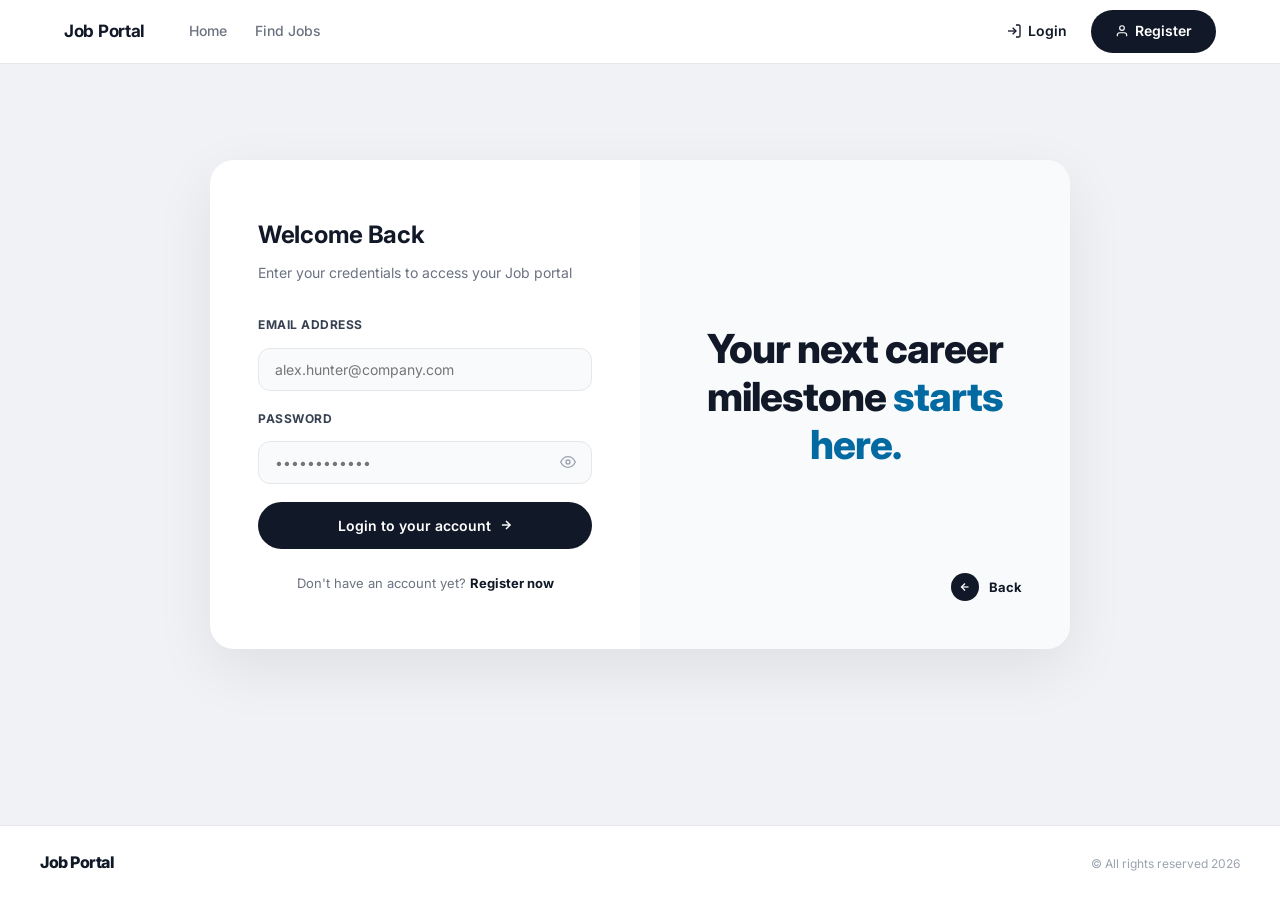
==== job-portal-frontend/admin/company-approvals.html @ b461e900 "feat(ui): Admin interface redesign and user directory" ====
<!DOCTYPE html>
<html lang="en">
<head>
    <meta charset="UTF-8">
    <meta name="viewport" content="width=device-width, initial-scale=1.0">
    <title>Job Portal — Company Approvals</title>
    <link rel="preconnect" href="https://fonts.googleapis.com">
    <link rel="preconnect" href="https://fonts.gstatic.com" crossorigin>
    <link href="https://fonts.googleapis.com/css2?family=Inter:wght@400;500;600;700&display=swap" rel="stylesheet">
    <link rel="stylesheet" href="../css/style.css">
    <link rel="stylesheet" href="../css/dashboard.css">
    <link rel="stylesheet" href="../css/admin.css">
</head>
<body class="admin-page-body">

    <!-- Navbar -->
    <nav class="navbar" id="navbar"></nav>

    <div class="admin-style-f7982d">
        <div class="admin-style-da363f">

            <!-- Page Header -->
            <div class="admin-style-096de2">
                <h1 class="admin-style-bc9ea5">Company Approvals</h1>
            </div>

            <!-- Approvals Table -->
            <div class="admin-style-decd1b">
                <div class="admin-style-87f73a">
                    <h2 class="admin-style-012496">Awaiting Verification</h2>
                    <div class="admin-style-d85c4e">
                        <svg class="admin-style-1c9fdb" width="16" height="16" viewBox="0 0 24 24" fill="none" stroke="currentColor" stroke-width="2"><circle cx="11" cy="11" r="8"></circle><line x1="21" y1="21" x2="16.65" y2="16.65"></line></svg>
                        <input id="company-search-input" type="text" placeholder="Search companies..." class="admin-style-ae0604">
                    </div>
                </div>

                <table class="admin-style-fe41d0">
                    <thead>
                        <tr class="admin-style-093d93">
                            <th class="admin-style-812502">Company Name</th>
                            <th class="admin-style-812502">Industry</th>
                            <th class="admin-style-812502">Submission Date</th>
                            <th class="admin-style-812502">Status</th>
                            <th class="admin-style-812502">Actions</th>
                        </tr>
                    </thead>
                    <tbody id="companies-tbody">
                        <tr><td colspan="5" class="admin-style-d7eb25">Loading pending company registrations…</td></tr>
                    </tbody>
                </table>
                
                <div class="admin-style-40cf99">
                    <a href="#" class="admin-style-f9cf17">
                        View all pending requests
                        <svg width="14" height="14" viewBox="0 0 24 24" fill="none" stroke="currentColor" stroke-width="2"><line x1="7" y1="17" x2="17" y2="7"></line><polyline points="7 7 17 7 17 17"></polyline></svg>
                    </a>
                </div>
            </div>
        </div>
    </div>

    <!-- Footer -->
    <footer class="footer" id="footer"></footer>

    <script src="../js/config.js"></script>
    <script src="../js/shared.js"></script>
    <script src="../js/api.js"></script>
    <script>
        document.addEventListener('DOMContentLoaded', async () => {
            const user = getLoggedInUser();
            if (!user || user.role !== 'admin') {
                window.location.href = resolveSitePath('auth/login.html');
                return;
            }
            renderNavbar('approvals');
            renderFooter();

            const searchInput = document.getElementById('company-search-input');
            function debounce(fn, delay) {
                let timer = null;
                return function(...args) { clearTimeout(timer); timer = setTimeout(() => fn.apply(this, args), delay); };
            }
            if (searchInput) searchInput.addEventListener('input', debounce(() => loadPendingCompanies(), 300));

            await loadPendingCompanies();
        });

        async function loadPendingCompanies() {
            const tbody = document.getElementById('companies-tbody');
            if (!tbody) return;

            tbody.innerHTML = `<tr><td colspan="5" class="admin-style-d7eb25">Loading...</td></tr>`;

            const searchTerm = (document.getElementById('company-search-input')?.value || '').trim();
            const { ok, data } = await apiGetPendingCompanies(searchTerm);

            if (!ok) {
                tbody.innerHTML = `<tr><td colspan="5" class="admin-style-ff776f">Failed to load.</td></tr>`;
                return;
            }

            const companies = data.companies || (Array.isArray(data) ? data : []);

            if (companies.length === 0) {
                tbody.innerHTML = `<tr><td colspan="5" class="admin-style-d7eb25">No pending requests.</td></tr>`;
                return;
            }

            tbody.innerHTML = companies.map(c => `
                <tr class="admin-style-093d93">
                    <td class="admin-style-32e12a">${escHtml(c.company_name)}</td>
                    <td class="admin-style-ea4b92">${escHtml(c.industry || 'Software')}</td>
                    <td class="admin-style-ea4b92">${(c.created_at || '').split('T')[0] || '—'}</td>
                    <td class="admin-style-79d501">
                        <span class="admin-style-5217df">
                            <span class="admin-style-9c18fb"></span>
                            Pending
                        </span>
                    </td>
                    <td class="admin-style-79d501">
                        <div class="admin-style-13262f">
                            <button onclick="handleApprove(${c.id})" class="admin-style-b207cb">Approve</button>
                            <button onclick="handleReject(${c.id})" class="admin-style-4ca86d">Reject</button>
                        </div>
                    </td>
                </tr>
            `).join('');
        }

        async function handleApprove(companyId) {
            const { ok, data } = await apiApproveCompany(companyId);
            if (ok) { showToast('Company approved!', 'success'); await loadPendingCompanies(); }
            else showToast(data.error || 'Failed to approve company.', 'error');
        }

        async function handleReject(companyId) {
            if (!confirm('Reject this company?')) return;
            const { ok, data } = await apiRejectCompany(companyId);
            if (ok) { showToast('Company rejected.', 'success'); await loadPendingCompanies(); }
            else showToast(data.error || 'Failed to reject company.', 'error');
        }

        function escHtml(str) {
            const d = document.createElement('div');
            d.textContent = str || '';
            return d.innerHTML;
        }
    </script>
</body>
</html>
---- job-portal-frontend/css/style.css ----
@import url('https://fonts.googleapis.com/css2?family=Inter:wght@400;500;600;700&display=swap');

/* DESIGN TOKENS */
:root {
    --color-primary: #111827;
    --color-primary-dk: #1f2937;
    --color-secondary: #374151;
    --color-accent: #3B82F6;
    --color-bg: #F0F2F5;
    --color-white: #FFFFFF;
    --color-text: #111827;
    --color-muted: #6B7280;
    --color-border: #E5E7EB;
    --color-success: #16A34A;
    --color-danger: #DC2626;
    --color-warning: #D97706;

    --font-base: 'Inter', system-ui, sans-serif;

    --radius-sm: 8px;
    --radius-md: 12px;
    --radius-lg: 20px;

    --shadow-sm: 0 1px 4px rgba(0, 0, 0, 0.06);
    --shadow-md: 0 4px 16px rgba(0, 0, 0, 0.06);
    --shadow-lg: 0 12px 32px rgba(0, 0, 0, 0.08);

    --nav-height: 64px;
    --sidebar-w: 240px;
    --content-max: 1200px;
    --transition: 0.18s ease;
}

/* RESET & BASE */
*,
*::before,
*::after {
    box-sizing: border-box;
    margin: 0;
    padding: 0;
}

html {
    scroll-behavior: smooth;
}

body {
    font-family: var(--font-base);
    font-size: 15px;
    line-height: 1.6;
    color: var(--color-text);
    background: var(--color-bg);
    -webkit-font-smoothing: antialiased;
}

a {
    color: inherit;
    text-decoration: none;
}

img {
    display: block;
    max-width: 100%;
}

ul,
ol {
    list-style: none;
}

button {
    font-family: var(--font-base);
    cursor: pointer;
    border: none;
    background: none;
}

input,
select,
textarea {
    font-family: var(--font-base);
    font-size: 14px;
}

/* NAVBAR */
.navbar {
    position: sticky;
    top: 0;
    z-index: 100;
    height: var(--nav-height);
    background: var(--color-white);
    border-bottom: 1px solid var(--color-border);
    display: flex;
    align-items: center;
}

.navbar-inner {
    width: 100%;
    max-width: var(--content-max);
    margin: 0 auto;
    padding: 0 24px;
    display: flex;
    align-items: center;
    gap: 32px;
}

.navbar-brand {
    display: flex;
    align-items: center;
    gap: 8px;
    font-size: 17px;
    font-weight: 700;
    color: var(--color-primary);
    letter-spacing: -0.3px;
    flex-shrink: 0;
}

.navbar-brand svg {
    color: var(--color-accent);
}

.navbar-links {
    display: flex;
    align-items: center;
    gap: 4px;
    flex: 1;
}

.navbar-links a {
    padding: 6px 12px;
    font-size: 14px;
    font-weight: 500;
    color: var(--color-muted);
    border-radius: var(--radius-sm);
    transition: color var(--transition), background var(--transition);
}

.navbar-links a:hover,
.navbar-links a.active {
    color: var(--color-primary);
    background: #f0f4f8;
}

.navbar-actions {
    display: flex;
    align-items: center;
    gap: 10px;
    flex-shrink: 0;
}

.navbar-user {
    display: flex;
    align-items: center;
    gap: 8px;
    font-size: 14px;
    font-weight: 500;
    color: var(--color-text);
}

.navbar-user-avatar {
    width: 32px;
    height: 32px;
    border-radius: 50%;
    background: var(--color-primary);
    color: var(--color-white);
    display: flex;
    align-items: center;
    justify-content: center;
    font-size: 13px;
    font-weight: 600;
}

.navbar-hamburger {
    display: none;
    flex-direction: column;
    gap: 5px;
    padding: 6px;
    cursor: pointer;
    background: none;
    border: none;
}

.navbar-hamburger span {
    display: block;
    width: 22px;
    height: 2px;
    background: var(--color-text);
    border-radius: 2px;
    transition: var(--transition);
}

.navbar-mobile {
    display: none;
    position: absolute;
    top: var(--nav-height);
    left: 0;
    right: 0;
    background: var(--color-white);
    border-bottom: 1px solid var(--color-border);
    padding: 12px 24px 16px;
    flex-direction: column;
    gap: 4px;
    box-shadow: var(--shadow-md);
}

.navbar-mobile.open {
    display: flex;
}

.navbar-mobile a {
    padding: 10px 12px;
    font-size: 14px;
    font-weight: 500;
    color: var(--color-text);
    border-radius: var(--radius-sm);
    transition: background var(--transition);
}

.navbar-mobile a:hover {
    background: var(--color-bg);
}

.navbar-mobile .mobile-actions {
    margin-top: 8px;
    padding-top: 12px;
    border-top: 1px solid var(--color-border);
    display: flex;
    gap: 10px;
}

/* FOOTER */
.footer {
    background: var(--color-primary);
    color: rgba(255, 255, 255, 0.75);
    padding: 48px 0 0;
    margin-top: 80px;
}

.footer-inner {
    max-width: var(--content-max);
    margin: 0 auto;
    padding: 0 24px;
    display: grid;
    grid-template-columns: 1.6fr 1fr 1fr 1fr;
    gap: 40px;
}

.footer-brand-name {
    font-size: 17px;
    font-weight: 700;
    color: var(--color-white);
    letter-spacing: -0.3px;
    margin-bottom: 10px;
    display: flex;
    align-items: center;
    gap: 8px;
}

.footer-tagline {
    font-size: 13.5px;
    line-height: 1.6;
    max-width: 260px;
}

.footer-col h4 {
    font-size: 13px;
    font-weight: 600;
    color: var(--color-white);
    text-transform: uppercase;
    letter-spacing: 0.6px;
    margin-bottom: 14px;
}

.footer-col ul {
    display: flex;
    flex-direction: column;
    gap: 9px;
}

.footer-col ul li a {
    font-size: 13.5px;
    color: rgba(255, 255, 255, 0.65);
    transition: color var(--transition);
}

.footer-col ul li a:hover {
    color: var(--color-white);
}

.footer-bottom {
    margin-top: 40px;
    border-top: 1px solid rgba(255, 255, 255, 0.12);
    padding: 16px 24px;
    max-width: var(--content-max);
    margin-left: auto;
    margin-right: auto;
    display: flex;
    align-items: center;
    justify-content: space-between;
    font-size: 12.5px;
    color: rgba(255, 255, 255, 0.45);
}

/* BUTTONS */
.btn {
    display: inline-flex;
    align-items: center;
    justify-content: center;
    gap: 7px;
    padding: 8px 18px;
    font-size: 14px;
    font-weight: 500;
    border-radius: var(--radius-md);
    transition: background var(--transition), border-color var(--transition), color var(--transition), opacity var(--transition);
    white-space: nowrap;
    cursor: pointer;
    border: 1px solid transparent;
    line-height: 1.4;
}

.btn-primary {
    background: var(--color-primary);
    color: var(--color-white);
    border-color: var(--color-primary);
}

.btn-primary:hover {
    background: var(--color-primary-dk);
    border-color: var(--color-primary-dk);
}

.btn-secondary {
    background: var(--color-secondary);
    color: var(--color-white);
    border-color: var(--color-secondary);
}

.btn-secondary:hover {
    background: #356080;
    border-color: #356080;
}

.btn-outline {
    background: transparent;
    color: var(--color-primary);
    border-color: var(--color-primary);
}

.btn-outline:hover {
    background: var(--color-primary);
    color: var(--color-white);
}

.btn-outline-white {
    background: transparent;
    color: var(--color-white);
    border-color: rgba(255, 255, 255, 0.5);
}

.btn-outline-white:hover {
    background: rgba(255, 255, 255, 0.12);
    border-color: var(--color-white);
}

.btn-danger {
    background: var(--color-danger);
    color: var(--color-white);
    border-color: var(--color-danger);
}

.btn-danger:hover {
    background: #a82929;
    border-color: #a82929;
}

.btn-success {
    background: var(--color-success);
    color: var(--color-white);
    border-color: var(--color-success);
}

.btn-success:hover {
    background: #276749;
    border-color: #276749;
}

.btn-ghost {
    background: transparent;
    color: var(--color-muted);
    border-color: transparent;
}

.btn-ghost:hover {
    background: var(--color-bg);
    color: var(--color-text);
}

.btn-sm {
    padding: 5px 12px;
    font-size: 13px;
}

.btn-lg {
    padding: 11px 24px;
    font-size: 15px;
}

.btn-full {
    width: 100%;
}

.btn:disabled,
.btn.disabled {
    opacity: 0.5;
    cursor: not-allowed;
    pointer-events: none;
}

.btn-loading {
    position: relative;
    pointer-events: none;
    opacity: 0.75;
}

/* FORM ELEMENTS */
.form-group {
    display: flex;
    flex-direction: column;
    gap: 5px;
}

.form-label {
    font-size: 13.5px;
    font-weight: 500;
    color: var(--color-text);
}

.form-label .required {
    color: var(--color-danger);
    margin-left: 2px;
}

.form-control {
    width: 100%;
    padding: 9px 12px;
    font-size: 14px;
    color: var(--color-text);
    background: var(--color-white);
    border: 1px solid var(--color-border);
    border-radius: var(--radius-md);
    outline: none;
    transition: border-color var(--transition), box-shadow var(--transition);
    appearance: none;
}

.form-control:focus {
    border-color: var(--color-secondary);
    box-shadow: 0 0 0 3px rgba(63, 110, 138, 0.12);
}

.form-control::placeholder {
    color: var(--color-muted);
}

.form-control.error {
    border-color: var(--color-danger);
}

.form-hint {
    font-size: 12.5px;
    color: var(--color-muted);
}

.form-error {
    font-size: 12.5px;
    color: var(--color-danger);
}

/* ALERTS & MESSAGES */
.alert {
    padding: 11px 14px;
    border-radius: var(--radius-md);
    font-size: 13.5px;
    border-left: 3px solid transparent;
    display: flex;
    align-items: flex-start;
    gap: 8px;
}

.alert-success {
    background: #f0fdf4;
    border-color: var(--color-success);
    color: #1a5c38;
}

.alert-error {
    background: #fff5f5;
    border-color: var(--color-danger);
    color: #8b1c1c;
}

.alert-warning {
    background: #fffbeb;
    border-color: var(--color-warning);
    color: #7d5a0a;
}

.alert-info {
    background: #f0f5ff;
    border-color: var(--color-secondary);
    color: #1e3d5a;
}

.form-message {
    padding: 11px 14px;
    border-radius: var(--radius-md);
    font-size: 13.5px;
    display: none;
    border-left: 3px solid transparent;
    margin-bottom: 12px;
}

.form-message.success {
    background: #f0fdf4;
    border-color: var(--color-success);
    color: #1a5c38;
    display: block;
}

.form-message.error {
    background: #fff5f5;
    border-color: var(--color-danger);
    color: #8b1c1c;
    display: block;
}

.form-message.info {
    background: #f0f5ff;
    border-color: var(--color-secondary);
    color: #1e3d5a;
    display: block;
}

/* BADGES & STATUS LABELS */
.badge {
    display: inline-flex;
    align-items: center;
    padding: 2px 9px;
    font-size: 11.5px;
    font-weight: 600;
    border-radius: 20px;
    letter-spacing: 0.2px;
    white-space: nowrap;
}

.badge-applied {
    background: #e8f0fe;
    color: #1a56a4;
}

.badge-under_review {
    background: #fffbeb;
    color: #92601a;
}

.badge-shortlisted {
    background: #f0fdf4;
    color: #1a6b3a;
}

.badge-rejected {
    background: #fff5f5;
    color: #8b1c1c;
}

.badge-pending {
    background: #fef9c3;
    color: #7a4a0a;
}

.badge-approved {
    background: #f0fdf4;
    color: #1a6b3a;
}

.badge-unknown {
    background: #f3f4f6;
    color: var(--color-muted);
}

.badge-fulltime,
.badge-full-time {
    background: #e8f0fe;
    color: #1a56a4;
}

.badge-parttime,
.badge-part-time {
    background: #fef3c7;
    color: #92601a;
}

.badge-remote {
    background: #f0fdf4;
    color: #1a6b3a;
}

.badge-contract {
    background: #faf5ff;
    color: #5a2d82;
}

.badge-internship {
    background: #fff7ed;
    color: #9a3412;
}

/* PAGE CONTAINER & LAYOUT */
.page-container {
    max-width: var(--content-max);
    margin: 0 auto;
    padding: 0 24px;
}

.page-header {
    padding: 32px 0 24px;
    border-bottom: 1px solid var(--color-border);
    margin-bottom: 28px;
}

.page-header h1 {
    font-size: 22px;
    font-weight: 700;
    color: var(--color-text);
}

.page-header p {
    font-size: 14px;
    color: var(--color-muted);
    margin-top: 4px;
}

/* TABLE */
.table-wrapper {
    background: var(--color-white);
    border: 1px solid var(--color-border);
    border-radius: var(--radius-lg);
    overflow: hidden;
}

.data-table {
    width: 100%;
    border-collapse: collapse;
    font-size: 13.5px;
}

.data-table thead th {
    background: #f8f9fb;
    padding: 11px 16px;
    text-align: left;
    font-size: 12px;
    font-weight: 600;
    color: var(--color-muted);
    text-transform: uppercase;
    letter-spacing: 0.5px;
    border-bottom: 1px solid var(--color-border);
    white-space: nowrap;
}

.data-table tbody td {
    padding: 12px 16px;
    border-bottom: 1px solid #f0f0f0;
    color: var(--color-text);
    vertical-align: middle;
}

.data-table tbody tr:last-child td {
    border-bottom: none;
}

.data-table tbody tr:hover td {
    background: #fafbfc;
}

.data-table tbody tr:nth-child(even) td {
    background: #fdfdfe;
}

.data-table tbody tr:nth-child(even):hover td {
    background: #fafbfc;
}

.table-actions {
    display: flex;
    align-items: center;
    gap: 6px;
}

/* PAGINATION */
.pagination {
    display: flex;
    align-items: center;
    justify-content: center;
    gap: 4px;
    margin-top: 28px;
}

.page-btn {
    min-width: 34px;
    height: 34px;
    padding: 0 10px;
    display: flex;
    align-items: center;
    justify-content: center;
    font-size: 13.5px;
    font-weight: 500;
    border-radius: var(--radius-sm);
    border: 1px solid var(--color-border);
    background: var(--color-white);
    color: var(--color-text);
    cursor: pointer;
    transition: var(--transition);
}

.page-btn:hover {
    border-color: var(--color-secondary);
    color: var(--color-secondary);
}

.page-btn.active {
    background: var(--color-primary);
    border-color: var(--color-primary);
    color: var(--color-white);
}

.page-btn:disabled {
    opacity: 0.4;
    cursor: not-allowed;
}

/* MODAL */
.modal-overlay {
    position: fixed;
    inset: 0;
    background: rgba(0, 0, 0, 0.45);
    z-index: 300;
    display: flex;
    align-items: center;
    justify-content: center;
    padding: 24px;
    opacity: 0;
    pointer-events: none;
    transition: opacity var(--transition);
}

.modal-overlay.open {
    opacity: 1;
    pointer-events: all;
}

.modal {
    background: var(--color-white);
    border-radius: var(--radius-lg);
    box-shadow: var(--shadow-lg);
    width: 100%;
    max-width: 480px;
    padding: 28px;
    transform: translateY(-8px);
    transition: transform var(--transition);
}

.modal-overlay.open .modal {
    transform: translateY(0);
}

.modal-header {
    display: flex;
    align-items: center;
    justify-content: space-between;
    margin-bottom: 20px;
}

.modal-header h3 {
    font-size: 17px;
    font-weight: 600;
}

.modal-close {
    width: 28px;
    height: 28px;
    display: flex;
    align-items: center;
    justify-content: center;
    border-radius: var(--radius-sm);
    color: var(--color-muted);
    cursor: pointer;
    transition: background var(--transition);
}

.modal-close:hover {
    background: var(--color-bg);
    color: var(--color-text);
}

.modal-footer {
    display: flex;
    justify-content: flex-end;
    gap: 10px;
    margin-top: 24px;
    padding-top: 18px;
    border-top: 1px solid var(--color-border);
}

/* TOAST NOTIFICATIONS */
.toast-container {
    position: fixed;
    bottom: 24px;
    right: 24px;
    z-index: 400;
    display: flex;
    flex-direction: column;
    gap: 8px;
    pointer-events: none;
}

.toast {
    background: var(--color-white);
    border: 1px solid var(--color-border);
    border-radius: var(--radius-md);
    box-shadow: var(--shadow-md);
    padding: 12px 16px;
    font-size: 13.5px;
    display: flex;
    align-items: center;
    gap: 10px;
    min-width: 260px;
    max-width: 360px;
    pointer-events: all;
    animation: toastIn 0.2s ease;
    border-left: 3px solid var(--color-secondary);
}

.toast.toast-success {
    border-left-color: var(--color-success);
}

.toast.toast-error {
    border-left-color: var(--color-danger);
}

.toast.toast-warning {
    border-left-color: var(--color-warning);
}

@keyframes toastIn {
    from {
        opacity: 0;
        transform: translateX(20px);
    }

    to {
        opacity: 1;
        transform: translateX(0);
    }
}

/* LOADER */
.loader {
    display: flex;
    align-items: center;
    justify-content: center;
    padding: 40px 20px;
    color: var(--color-muted);
    font-size: 13.5px;
    gap: 10px;
}

.spinner {
    width: 18px;
    height: 18px;
    border: 2px solid var(--color-border);
    border-top-color: var(--color-secondary);
    border-radius: 50%;
    animation: spin 0.65s linear infinite;
}

@keyframes spin {
    to {
        transform: rotate(360deg);
    }
}

.loading-message {
    color: var(--color-muted);
    font-size: 13.5px;
    text-align: center;
    padding: 32px 0;
}

/* EMPTY STATE */
.empty-state {
    text-align: center;
    padding: 56px 24px;
    color: var(--color-muted);
}

.empty-state svg {
    opacity: 0.35;
    margin: 0 auto 16px;
}

.empty-state h3 {
    font-size: 16px;
    font-weight: 600;
    color: var(--color-text);
    margin-bottom: 6px;
}

.empty-state p {
    font-size: 13.5px;
    max-width: 320px;
    margin: 0 auto 20px;
}

/* UTILITY CLASSES */
.hidden {
    display: none !important;
}

.sr-only {
    position: absolute;
    width: 1px;
    height: 1px;
    padding: 0;
    margin: -1px;
    overflow: hidden;
    clip: rect(0, 0, 0, 0);
    border: 0;
}

.text-muted {
    color: var(--color-muted);
}

.text-success {
    color: var(--color-success);
}

.text-danger {
    color: var(--color-danger);
}

.text-primary {
    color: var(--color-primary);
}

.text-accent {
    color: var(--color-accent);
}

.fw-500 {
    font-weight: 500;
}

.fw-600 {
    font-weight: 600;
}

.fw-700 {
    font-weight: 700;
}

.mt-4 {
    margin-top: 4px;
}

.mt-8 {
    margin-top: 8px;
}

.mt-16 {
    margin-top: 16px;
}

.mt-24 {
    margin-top: 24px;
}

.mb-8 {
    margin-bottom: 8px;
}

.mb-16 {
    margin-bottom: 16px;
}

.mb-24 {
    margin-bottom: 24px;
}

.divider {
    height: 1px;
    background: var(--color-border);
    margin: 24px 0;
}

/* SECTION TITLES (PUBLIC PAGES) */
.section-label {
    font-size: 11.5px;
    font-weight: 600;
    text-transform: uppercase;
    letter-spacing: 0.8px;
    color: var(--color-accent);
    margin-bottom: 6px;
}

.section-title {
    font-size: 24px;
    font-weight: 700;
    color: var(--color-text);
    letter-spacing: -0.3px;
}

.section-subtitle {
    font-size: 14.5px;
    color: var(--color-muted);
    margin-top: 6px;
    max-width: 520px;
}

/* RESPONSIVE BREAKPOINTS */
@media (max-width: 1024px) {
    .footer-inner {
        grid-template-columns: 1fr 1fr;
        gap: 32px;
    }
}

@media (max-width: 768px) {
    .navbar-links {
        display: none;
    }

    .navbar-actions {
        display: none;
    }

    .navbar-hamburger {
        display: flex;
        margin-left: auto;
    }

    .footer-inner {
        grid-template-columns: 1fr 1fr;
        gap: 28px;
    }

    .footer-bottom {
        flex-direction: column;
        gap: 6px;
        text-align: center;
    }

    .page-container {
        padding: 0 16px;
    }
}

@media (max-width: 480px) {
    .footer-inner {
        grid-template-columns: 1fr;
    }

    .modal {
        padding: 20px;
    }

    .toast-container {
        left: 16px;
        right: 16px;
        bottom: 16px;
    }

    .toast {
        min-width: unset;
    }
}

/* ==========================================
   HOME PAGE (index.html) specific styles
   ========================================== */

/* Hero Section */
.home-hero {
    text-align: center;
    padding: 160px 20px 120px;
    background:
        linear-gradient(to bottom, rgba(250, 250, 250, 0.7) 0%, rgba(250, 250, 250, 0.92) 60%, #F0F2F5 100%),
        url('https://images.unsplash.com/photo-1497366216548-37526070297c?auto=format&fit=crop&q=80&w=2000') center/cover no-repeat;
    position: relative;
}

.home-hero-content {
    position: relative;
    z-index: 1;
}

.home-hero-title {
    font-size: 64px;
    font-weight: 800;
    letter-spacing: -2.5px;
    max-width: 900px;
    margin: 0 auto 20px;
    line-height: 1.05;
    color: #111827;
}

.home-hero-title .serif-italic {
    font-family: 'Playfair Display', serif;
    font-style: italic;
    font-weight: 600;
    letter-spacing: -1px;
}

.home-hero-subtitle {
    font-size: 18px;
    color: #6B7280;
    max-width: 540px;
    margin: 0 auto 40px;
    line-height: 1.5;
}

.home-hero-actions {
    display: flex;
    gap: 16px;
    justify-content: center;
    align-items: center;
    flex-wrap: wrap;
}

.btn-hero-primary {
    background: #111827;
    color: #ffffff;
    padding: 14px 28px;
    border-radius: 30px;
    font-weight: 600;
    font-size: 14px;
    text-decoration: none;
    display: inline-flex;
    align-items: center;
    gap: 8px;
    transition: background 0.2s;
}

.btn-hero-primary:hover {
    background: #1f2937;
}

.btn-hero-outline {
    background: transparent;
    color: #111827;
    padding: 14px 28px;
    border-radius: 30px;
    font-weight: 600;
    font-size: 14px;
    text-decoration: none;
    border: 1px solid #D1D5DB;
    transition: background 0.2s, border-color 0.2s;
}

.btn-hero-outline:hover {
    background: #F3F4F6;
    border-color: #9CA3AF;
}

/* Role Cards */
.role-cards-section {
    max-width: 1200px;
    margin: -60px auto 0;
    padding: 0 40px;
    display: grid;
    grid-template-columns: 1fr 1fr;
    gap: 24px;
    position: relative;
    z-index: 2;
}

.role-card {
    background: #ffffff;
    border-radius: 24px;
    padding: 48px 48px 0;
    box-shadow: 0 8px 32px rgba(0, 0, 0, 0.04);
    text-decoration: none;
    color: inherit;
    transition: transform 0.2s, box-shadow 0.2s;
    display: flex;
    flex-direction: column;
    justify-content: space-between;
    min-height: 380px;
    overflow: hidden;
}

.role-card:hover {
    transform: translateY(-4px);
    box-shadow: 0 12px 40px rgba(0, 0, 0, 0.08);
}

.role-card-content {
    margin-bottom: 24px;
}

.role-card h2 {
    font-size: 24px;
    font-weight: 800;
    color: #111827;
    letter-spacing: -0.5px;
    margin-bottom: 12px;
}

.role-card p {
    font-size: 14px;
    color: #6B7280;
    line-height: 1.5;
    margin-bottom: 24px;
}

.role-card-link {
    display: inline-flex;
    align-items: center;
    gap: 8px;
    font-size: 12px;
    font-weight: 700;
    color: #111827;
    text-decoration: none;
}

.role-card-img {
    margin-top: auto;
    text-align: center;
}

.role-card-img img {
    max-width: 100%;
    height: auto;
    display: block;
    border-radius: 12px;
    margin-top: 24px;
}

/* Featured Jobs Section */
.featured-jobs-section {
    max-width: 1200px;
    margin: 80px auto;
    padding: 0 40px;
}

.featured-jobs-header {
    display: flex;
    justify-content: space-between;
    align-items: center;
    margin-bottom: 32px;
}

.btn-outline-sm {
    padding: 10px 20px;
    font-size: 13px;
}

.icon-ml-8 {
    margin-left: 8px;
}

.featured-jobs-header h2 {
    font-size: 32px;
    font-weight: 800;
    color: #111827;
    letter-spacing: -1px;
    line-height: 1.1;
}

.jobs-grid {
    display: grid;
    grid-template-columns: repeat(4, 1fr);
    gap: 20px;
}

.job-card {
    background: #ffffff;
    border-radius: 12px;
    padding: 24px;
    box-shadow: 0 4px 16px rgba(0, 0, 0, 0.03);
    text-decoration: none;
    color: inherit;
    display: flex;
    flex-direction: column;
    transition: transform 0.2s, box-shadow 0.2s;
    border: 1px solid transparent;
}

.job-card:hover {
    transform: translateY(-2px);
    box-shadow: 0 8px 24px rgba(0, 0, 0, 0.06);
    border-color: #E5E7EB;
}

.job-card h3 {
    font-size: 16px;
    font-weight: 800;
    color: #111827;
    margin: 0 0 4px;
}

.job-card-company {
    font-size: 13px;
    color: #9CA3AF;
    line-height: 1.4;
    margin-bottom: 16px;
}

.job-card-type-wrapper {
    margin-bottom: 24px;
}

.job-card-type {
    display: inline-block;
    background: #00C9B1;
    color: #ffffff;
    padding: 4px 10px;
    border-radius: 12px;
    font-size: 10px;
    font-weight: 700;
    text-transform: uppercase;
    letter-spacing: 0.5px;
    width: fit-content;
}

.job-card-footer {
    display: flex;
    justify-content: space-between;
    align-items: center;
    margin-top: auto;
}

.job-card-salary {
    font-size: 13px;
    font-weight: 800;
    color: #111827;
}

.job-card-date {
    font-size: 11px;
    color: #9CA3AF;
    display: flex;
    align-items: center;
}

/* Why Choose Section */
.why-choose-section {
    text-align: center;
    padding: 80px 20px;
    max-width: 800px;
    margin: 0 auto;
}

.why-choose-section h2 {
    font-size: 48px;
    font-weight: 800;
    letter-spacing: -1.5px;
    margin-bottom: 16px;
    color: #111827;
}

.why-choose-section p {
    font-size: 16px;
    color: #6B7280;
    line-height: 1.5;
}

/* Responsive home page */
@media (max-width: 1024px) {
    .jobs-grid {
        grid-template-columns: repeat(2, 1fr);
    }
}

@media (max-width: 768px) {
    .home-hero-title {
        font-size: 42px;
    }

    .role-cards-section,
    .jobs-grid {
        grid-template-columns: 1fr;
    }

    .featured-jobs-header {
        flex-direction: column;
        align-items: flex-start;
        gap: 12px;
    }
}
---- job-portal-frontend/css/dashboard.css ----
/*
   dashboard.css — User, Company, Admin dashboard pages
 */

/* ---- Page body ---- */
.dash-body {
    background: #F0F2F5;
    min-height: 100vh;
    padding: 48px 20px;
}

.dash-container {
    max-width: 1200px;
    margin: 0 auto;
}

/* ---- Hero Banner (dark card at top) ---- */
.dash-hero {
    background: linear-gradient(135deg, #111827 0%, #1f2937 100%);
    color: #ffffff;
    border-radius: 24px;
    padding: 56px 56px;
    margin-bottom: 32px;
    display: flex;
    align-items: center;
    justify-content: space-between;
    gap: 24px;
}

.dash-hero-badge {
    display: inline-block;
    background: rgba(255, 255, 255, 0.1);
    color: rgba(255, 255, 255, 0.8);
    padding: 5px 14px;
    border-radius: 20px;
    font-size: 11px;
    font-weight: 700;
    letter-spacing: 1.5px;
    text-transform: uppercase;
    margin-bottom: 20px;
}

.dash-hero h1 {
    font-size: 40px;
    font-weight: 700;
    line-height: 1.15;
    letter-spacing: -1px;
    margin-bottom: 12px;
    color: #ffffff;
}

.dash-hero h1 .muted {
    color: #9CA3AF;
}

.dash-hero p {
    font-size: 15px;
    color: #D1D5DB;
    line-height: 1.6;
    margin-bottom: 28px;
    max-width: 480px;
}

.dash-hero-btn {
    display: inline-flex;
    align-items: center;
    gap: 8px;
    background: #ffffff;
    color: #111827;
    padding: 14px 28px;
    border-radius: 30px;
    font-weight: 700;
    font-size: 14px;
    text-decoration: none;
    border: none;
    cursor: pointer;
    transition: background 0.2s;
}

.dash-hero-btn:hover {
    background: #f3f4f6;
}

/* ---- Stats Grid ---- */
.stats-grid {
    display: grid;
    grid-template-columns: repeat(4, 1fr);
    gap: 20px;
    margin-bottom: 32px;
}

.stat-card {
    background: #ffffff;
    border-radius: 20px;
    padding: 28px 24px;
    box-shadow: 0 2px 12px rgba(0, 0, 0, 0.04);
}

.stat-card label {
    display: block;
    font-size: 13px;
    color: #6B7280;
    font-weight: 600;
    margin-bottom: 10px;
}

.stat-card .stat-value {
    font-size: 36px;
    font-weight: 700;
    color: #111827;
    line-height: 1;
}

/* ---- White Table Card ---- */
.table-card {
    background: #ffffff;
    border-radius: 20px;
    padding: 32px;
    box-shadow: 0 2px 12px rgba(0, 0, 0, 0.04);
}

.table-card-header {
    display: flex;
    justify-content: space-between;
    align-items: center;
    margin-bottom: 28px;
    gap: 16px;
}

.table-card-header h2 {
    font-size: 20px;
    font-weight: 700;
    color: #111827;
    margin: 0;
}

/* ---- Search Input ---- */
.search-wrapper {
    position: relative;
    display: flex;
    align-items: center;
}

.search-wrapper svg {
    position: absolute;
    left: 12px;
    color: #9CA3AF;
    pointer-events: none;
}

.search-wrapper input {
    padding: 10px 14px 10px 36px;
    border: 1px solid #E5E7EB;
    border-radius: 20px;
    background: #F9FAFB;
    font-size: 13px;
    font-family: inherit;
    color: #111827;
    outline: none;
    width: 220px;
    transition: border-color 0.2s;
}

.search-wrapper input:focus {
    border-color: #111827;
    background: #ffffff;
}

/* ---- Data Table ---- */
.dash-table {
    width: 100%;
    border-collapse: collapse;
}

.dash-table thead th {
    padding: 0 0 14px;
    text-align: left;
    font-size: 11px;
    font-weight: 700;
    color: #9CA3AF;
    text-transform: uppercase;
    letter-spacing: 0.6px;
    border-bottom: 1px solid #F3F4F6;
}

.dash-table thead th:last-child {
    text-align: right;
}

.dash-table tbody tr {
    border-bottom: 1px solid #F8F9FA;
}

.dash-table tbody tr:last-child {
    border-bottom: none;
}

.dash-table tbody td {
    padding: 18px 0;
    color: #374151;
    font-size: 14px;
    vertical-align: middle;
}

.dash-table tbody td:last-child {
    text-align: right;
}

/* ---- Cell helpers ---- */
.cell-title {
    font-weight: 700;
    color: #111827;
    font-size: 15px;
    margin-bottom: 3px;
}

.cell-sub {
    font-size: 13px;
    color: #6B7280;
}

/* ---- Status badges ---- */
.badge-status {
    display: inline-block;
    padding: 5px 12px;
    border-radius: 20px;
    font-size: 12px;
    font-weight: 600;
}

.badge-applied {
    background: #FEF9C3;
    color: #854D0E;
}

.badge-under-review {
    background: #DBEAFE;
    color: #1E40AF;
}

.badge-shortlisted {
    background: #E0E7FF;
    color: #3730A3;
}

.badge-rejected {
    background: #FEE2E2;
    color: #991B1B;
}

.badge-hired {
    background: #DCFCE7;
    color: #166534;
}

.badge-active {
    background: #D1FAE5;
    color: #065F46;
}

.badge-closed {
    background: #F3F4F6;
    color: #6B7280;
}

.badge-pending {
    background: #FEF9C3;
    color: #854D0E;
}

.badge-approved {
    background: #DCFCE7;
    color: #166534;
}

/* ---- Action Buttons ---- */
.btn-table-action {
    background: #F9FAFB;
    color: #111827;
    border: 1px solid #E5E7EB;
    border-radius: 20px;
    padding: 7px 16px;
    font-size: 13px;
    font-weight: 600;
    cursor: pointer;
    text-decoration: none;
    display: inline-block;
    font-family: inherit;
    transition: background 0.15s, border-color 0.15s;
}

.btn-table-action:hover {
    background: #F3F4F6;
    border-color: #D1D5DB;
}

.btn-table-action.approve {
    background: #1E40AF;
    color: #ffffff;
    border-color: #1E40AF;
}

.btn-table-action.approve:hover {
    background: #1c3a9e;
}

.btn-table-action.danger {
    background: #FEF2F2;
    color: #DC2626;
    border-color: #FECACA;
}

.btn-table-action.danger:hover {
    background: #FEE2E2;
}

/* ---- Pending approval banner ---- */
.pending-banner {
    display: inline-flex;
    align-items: center;
    gap: 8px;
    background: #FEF9C3;
    color: #854D0E;
    padding: 8px 16px;
    border-radius: 12px;
    font-size: 13px;
    font-weight: 600;
    margin-top: 16px;
}

.pending-banner .dot {
    width: 8px;
    height: 8px;
    border-radius: 50%;
    background: #EAB308;
    flex-shrink: 0;
}

/* ---- Post Job Form ---- */
.form-hero {
    background: #ffffff;
    padding: 56px 20px;
    border-bottom: 1px solid #E5E7EB;
    text-align: center;
}

.form-hero h1 {
    font-size: 36px;
    font-weight: 700;
    letter-spacing: -1px;
    margin-bottom: 10px;
    color: #111827;
}

.form-hero p {
    font-size: 15px;
    color: #6B7280;
    margin-bottom: 20px;
}

.form-hero .back-link {
    display: inline-flex;
    align-items: center;
    gap: 6px;
    font-size: 13px;
    font-weight: 600;
    color: #6B7280;
    text-decoration: none;
}

.form-hero .back-link:hover {
    color: #111827;
}

.form-body {
    padding: 48px 20px;
    background: #F0F2F5;
}

.form-body-inner {
    max-width: 800px;
    margin: 0 auto;
}

.form-card {
    background: #ffffff;
    border-radius: 24px;
    padding: 40px;
    box-shadow: 0 2px 12px rgba(0, 0, 0, 0.04);
}

.form-card-head {
    display: flex;
    justify-content: space-between;
    align-items: center;
    margin-bottom: 6px;
}

.form-card-head h2 {
    font-size: 22px;
    font-weight: 700;
    color: #111827;
    margin: 0;
}

.form-card-sub {
    font-size: 13px;
    color: #6B7280;
    margin-bottom: 32px;
}

.step-header {
    display: flex;
    align-items: center;
    gap: 12px;
    margin: 36px 0 22px;
}

.step-num {
    width: 28px;
    height: 28px;
    border-radius: 50%;
    background: #111827;
    color: #ffffff;
    display: flex;
    align-items: center;
    justify-content: center;
    font-size: 12px;
    font-weight: 700;
    flex-shrink: 0;
}

.step-header span:last-child {
    font-size: 16px;
    font-weight: 700;
    color: #111827;
}

.field-group {
    margin-bottom: 20px;
}

.field-group label {
    display: block;
    font-size: 12px;
    font-weight: 700;
    color: #374151;
    margin-bottom: 8px;
    text-transform: uppercase;
    letter-spacing: 0.4px;
}

.field-group input,
.field-group select,
.field-group textarea {
    width: 100%;
    padding: 12px 16px;
    background: #F9FAFB;
    border: 1px solid #E5E7EB;
    border-radius: 12px;
    font-size: 14px;
    font-family: inherit;
    color: #111827;
    outline: none;
    transition: border-color 0.2s;
}

.field-group input:focus,
.field-group select:focus,
.field-group textarea:focus {
    border-color: #111827;
    background: #ffffff;
}

.field-group textarea {
    resize: vertical;
    border-radius: 16px;
}

.field-row {
    display: grid;
    grid-template-columns: 1fr 1fr;
    gap: 20px;
}

/* Skills tag input container */
.skills-tag-container {
    display: flex;
    flex-wrap: wrap;
    gap: 8px;
    padding: 8px 12px;
    border: 1px solid #E5E7EB;
    border-radius: 12px;
    background: #F9FAFB;
    min-height: 48px;
    align-items: center;
    cursor: text;
    transition: border-color 0.2s;
}

.skills-tag-container:focus-within {
    border-color: #111827;
    background: #ffffff;
}

.skills-tag-container input {
    flex: 1;
    min-width: 160px;
    border: none;
    background: transparent;
    font-size: 14px;
    font-family: inherit;
    outline: none;
    padding: 2px 4px;
    color: #111827;
}

.skill-pill {
    display: inline-flex;
    align-items: center;
    gap: 6px;
    background: #111827;
    color: #ffffff;
    padding: 5px 10px 5px 12px;
    border-radius: 20px;
    font-size: 12px;
    font-weight: 600;
}

.skill-pill .remove-pill {
    cursor: pointer;
    font-size: 14px;
    opacity: 0.7;
    line-height: 1;
    font-weight: 400;
}

.skill-pill .remove-pill:hover {
    opacity: 1;
}

.field-hint {
    font-size: 12px;
    color: #9CA3AF;
    margin-top: 6px;
}

.form-actions {
    display: flex;
    justify-content: flex-end;
    align-items: center;
    gap: 16px;
    margin-top: 32px;
    padding-top: 24px;
    border-top: 1px solid #F3F4F6;
}

.btn-cancel-form {
    padding: 13px 24px;
    color: #6B7280;
    font-weight: 600;
    font-size: 14px;
    text-decoration: none;
    font-family: inherit;
    background: none;
    border: none;
    cursor: pointer;
}

.btn-submit-form {
    background: #111827;
    color: #ffffff;
    border: none;
    border-radius: 30px;
    padding: 13px 32px;
    font-weight: 600;
    font-size: 14px;
    font-family: inherit;
    cursor: pointer;
    transition: background 0.2s;
}

.btn-submit-form:hover {
    background: #1f2937;
}

.btn-submit-form:disabled {
    opacity: 0.6;
    cursor: not-allowed;
}

.btn-delete-job {
    background: #FEF2F2;
    color: #DC2626;
    border: none;
    border-radius: 12px;
    padding: 8px 16px;
    font-size: 13px;
    font-weight: 600;
    cursor: pointer;
    font-family: inherit;
    display: none;
}

/* ---- Error box ---- */
.form-error-box {
    display: none;
    background: #FEF2F2;
    border: 1px solid #FECACA;
    border-radius: 10px;
    padding: 12px 14px;
    font-size: 13px;
    color: #DC2626;
    margin-bottom: 20px;
}

/* ---- Admin Overview Card ---- */
.admin-overview {
    display: flex;
    align-items: center;
    justify-content: center;
    flex-direction: column;
    text-align: center;
    min-height: 60vh;
    padding: 48px 20px;
}

.admin-overview h1 {
    font-size: 52px;
    font-weight: 700;
    letter-spacing: -2px;
    line-height: 1.1;
    color: #111827;
}

.admin-overview h1 em {
    font-style: italic;
    color: #6B7280;
}

.admin-overview p {
    font-size: 16px;
    color: #6B7280;
    margin-top: 16px;
    max-width: 480px;
}

.admin-nav-cards {
    display: grid;
    grid-template-columns: repeat(3, 1fr);
    gap: 24px;
    max-width: 900px;
    margin: 48px auto 0;
}

.admin-nav-card {
    background: #ffffff;
    border-radius: 20px;
    padding: 32px;
    text-align: left;
    text-decoration: none;
    color: inherit;
    box-shadow: 0 2px 12px rgba(0, 0, 0, 0.04);
    transition: transform 0.2s, box-shadow 0.2s;
}

.admin-nav-card:hover {
    transform: translateY(-4px);
    box-shadow: 0 8px 24px rgba(0, 0, 0, 0.08);
}

.admin-nav-card h3 {
    font-size: 18px;
    font-weight: 700;
    color: #111827;
    margin-bottom: 8px;
}

.admin-nav-card p {
    font-size: 13px;
    color: #6B7280;
    line-height: 1.5;
    margin: 0;
}

.admin-nav-card .card-icon {
    width: 44px;
    height: 44px;
    border-radius: 12px;
    background: #F3F4F6;
    display: flex;
    align-items: center;
    justify-content: center;
    margin-bottom: 20px;
    color: #374151;
}

/* ---- Add Admin Modal ---- */
.modal-overlay {
    display: none;
    position: fixed;
    inset: 0;
    background: rgba(0, 0, 0, 0.45);
    align-items: center;
    justify-content: center;
    z-index: 200;
}

.modal-overlay.open {
    display: flex;
}

.modal-box {
    background: #ffffff;
    border-radius: 24px;
    padding: 40px;
    width: 100%;
    max-width: 420px;
    box-shadow: 0 20px 60px rgba(0, 0, 0, 0.1);
    position: relative;
}

.modal-box-head {
    display: flex;
    justify-content: space-between;
    align-items: center;
    margin-bottom: 28px;
}

.modal-box-head h3 {
    font-size: 22px;
    font-weight: 700;
    color: #111827;
    margin: 0;
}

.modal-close-btn {
    background: none;
    border: none;
    font-size: 22px;
    cursor: pointer;
    color: #6B7280;
    line-height: 1;
}

.modal-field {
    margin-bottom: 18px;
}

.modal-field label {
    display: block;
    font-size: 12px;
    font-weight: 700;
    color: #374151;
    text-transform: uppercase;
    letter-spacing: 0.4px;
    margin-bottom: 8px;
}

.modal-field input {
    width: 100%;
    padding: 12px 14px;
    background: #F9FAFB;
    border: 1px solid #E5E7EB;
    border-radius: 12px;
    font-size: 14px;
    font-family: inherit;
    color: #111827;
    outline: none;
    transition: border-color 0.2s;
}

.modal-field input:focus {
    border-color: #111827;
    background: #ffffff;
}

.modal-submit-btn {
    width: 100%;
    background: #111827;
    color: #ffffff;
    border: none;
    border-radius: 30px;
    padding: 14px;
    font-size: 14px;
    font-weight: 600;
    font-family: inherit;
    cursor: pointer;
    margin-top: 8px;
    transition: background 0.2s;
}

.modal-submit-btn:hover {
    background: #1f2937;
}

.modal-submit-btn:disabled {
    opacity: 0.6;
    cursor: not-allowed;
}

/* ---- Responsive ---- */
@media (max-width: 900px) {
    .stats-grid {
        grid-template-columns: repeat(2, 1fr);
    }

    .dash-hero {
        flex-direction: column;
        padding: 40px 32px;
    }

    .dash-hero h1 {
        font-size: 32px;
    }

    .admin-nav-cards {
        grid-template-columns: 1fr;
    }

    .field-row {
        grid-template-columns: 1fr;
    }
}

@media (max-width: 600px) {
    .stats-grid {
        grid-template-columns: 1fr 1fr;
    }

    .table-card {
        padding: 20px;
    }

    .dash-body {
        padding: 24px 12px;
    }
}

/* Extracted Styles */
.dashboard-style-b662f2 {
    padding: 0;
}

.dashboard-style-35d06b {
    display: flex;
    justify-content: space-between;
    align-items: flex-start;
    margin-bottom: 48px;
    flex-wrap: wrap;
    gap: 40px;
}

.dashboard-style-abbf52 {
    font-size: 40px;
    font-weight: 800;
    letter-spacing: -1px;
    color: #111827;
    margin: 0 0 8px;
}

.dashboard-style-bb50ea {
    font-size: 16px;
    color: #6B7280;
    margin: 0 0 24px;
}

.dashboard-style-40f2c1 {
    color: #111827;
}

.dashboard-style-096649 {
    display: inline-flex;
    align-items: center;
    gap: 8px;
    background: #000000;
    color: #ffffff;
    padding: 12px 24px;
    border-radius: 30px;
    font-weight: 600;
    font-size: 13px;
    text-decoration: none;
}

.dashboard-style-302538 {
    position: relative;
    width: 400px;
    height: 200px;
}

.dashboard-style-c3ae94 {
    position: absolute;
    top: 0;
    left: 0;
    width: 100%;
    height: 100%;
    z-index: 0;
}

.dashboard-style-f73843 {
    position: absolute;
    top: 0;
    left: 0;
    background: #ffffff;
    border: 1px solid #F3F4F6;
    border-radius: 30px;
    padding: 10px 20px;
    display: inline-flex;
    align-items: center;
    gap: 8px;
    box-shadow: 0 4px 12px rgba(0, 0, 0, 0.04);
    z-index: 1;
}

.dashboard-style-66c06f {
    font-size: 18px;
    font-weight: 700;
    color: #111827;
}

.dashboard-style-14ed5a {
    font-size: 11px;
    font-weight: 600;
    color: #6B7280;
    text-transform: uppercase;
}

.dashboard-style-20f181 {
    position: absolute;
    top: 45px;
    left: 90px;
    background: #ffffff;
    border: 1px solid #F3F4F6;
    border-radius: 30px;
    padding: 10px 20px;
    display: inline-flex;
    align-items: center;
    gap: 8px;
    box-shadow: 0 4px 12px rgba(0, 0, 0, 0.04);
    z-index: 1;
}

.dashboard-style-329ba6 {
    position: absolute;
    top: 90px;
    left: 180px;
    background: #ffffff;
    border: 1px solid #F3F4F6;
    border-radius: 30px;
    padding: 10px 20px;
    display: inline-flex;
    align-items: center;
    gap: 8px;
    box-shadow: 0 4px 12px rgba(0, 0, 0, 0.04);
    z-index: 1;
}

.dashboard-style-34acf5 {
    position: absolute;
    top: 135px;
    left: 270px;
    background: #ffffff;
    border: 1px solid #F3F4F6;
    border-radius: 30px;
    padding: 10px 20px;
    display: inline-flex;
    align-items: center;
    gap: 8px;
    box-shadow: 0 4px 12px rgba(0, 0, 0, 0.04);
    z-index: 1;
}

.dashboard-style-b5493e {
    border: none;
    border-top: 1px solid #E5E7EB;
    margin-bottom: 32px;
}

.dashboard-style-b6f204 {
    display: grid;
    grid-template-columns: 1fr;
    gap: 40px;
    align-items: start;
}

.dashboard-style-0d120b {
    display: flex;
    justify-content: space-between;
    align-items: center;
    margin-bottom: 24px;
}

.dashboard-style-c4ee86 {
    font-size: 20px;
    font-weight: 700;
    color: #111827;
    margin: 0;
}

.dashboard-style-d85c4e {
    position: relative;
}

.dashboard-style-d4a9d1 {
    position: absolute;
    left: 12px;
    top: 50%;
    transform: translateY(-50%);
    color: #9CA3AF;
}

.dashboard-style-3e09c8 {
    padding: 8px 12px 8px 32px;
    border: 1px solid #E5E7EB;
    border-radius: 20px;
    font-size: 13px;
    width: 140px;
    outline: none;
    background: #ffffff;
}

.dashboard-style-578b24 {
    display: flex;
    flex-direction: column;
    gap: 12px;
}

.dashboard-style-d7eb25 {
    text-align: center;
    padding: 48px;
    color: #9CA3AF;
}

.dashboard-style-b43733 {
    display: flex;
    align-items: center;
    justify-content: center;
    gap: 16px;
    margin-top: 32px;
    font-size: 11px;
    font-weight: 700;
    color: #6B7280;
}

.dashboard-style-b13125 {
    display: flex;
    gap: 8px;
    align-items: center;
}

.dashboard-style-25c620 {
    background: #111827;
    color: #ffffff;
    width: 24px;
    height: 24px;
    display: flex;
    align-items: center;
    justify-content: center;
    border-radius: 50%;
}

.dashboard-style-285b4c {
    background: #ffffff;
    border-radius: 24px;
    padding: 40px;
    box-shadow: 0 10px 40px rgba(0, 0, 0, 0.03);
    display: none;
}

.dashboard-style-3a360a {
    font-size: 28px;
    font-weight: 800;
    color: #111827;
    margin: 0 0 32px;
    letter-spacing: -0.5px;
}

.dashboard-style-b1a8ce {
    display: flex;
    gap: 48px;
    margin-bottom: 40px;
}

.dashboard-style-7a06c0 {
    font-size: 10px;
    font-weight: 700;
    color: #9CA3AF;
    text-transform: uppercase;
    margin-bottom: 4px;
}

.dashboard-style-7055bb {
    font-size: 13px;
    font-weight: 700;
    color: #111827;
}

.dashboard-style-ed5f6e {
    font-size: 14px;
    line-height: 1.6;
    color: #4B5563;
    margin-bottom: 40px;
}

.dashboard-style-bf247d {
    display: flex;
    gap: 16px;
}

.dashboard-style-5fdacc {
    flex: 1;
    text-align: center;
    background: #9CA3AF;
    color: #ffffff;
    padding: 16px;
    border-radius: 12px;
    font-size: 14px;
    font-weight: 700;
    text-decoration: none;
}

.dashboard-style-735bc6 {
    flex: 1;
    background: #9CA3AF;
    color: #ffffff;
    padding: 16px;
    border: none;
    border-radius: 12px;
    font-size: 14px;
    font-weight: 700;
    cursor: not-allowed;
}

.dashboard-style-30c129 {
    text-align: center;
    padding: 48px;
    background: #ffffff;
    border-radius: 16px;
    border: 1px solid #E5E7EB;
    color: #9CA3AF;
}

.dashboard-style-61fc2b {
    color: #111827;
    font-weight: 600;
}

.dashboard-style-91f8e7 {
    font-size: 15px;
    font-weight: 700;
    color: #111827;
    margin: 0 0 4px;
}

.dashboard-style-49802d {
    font-size: 13px;
    color: #6B7280;
    font-weight: 500;
}

.dashboard-style-7851db {
    text-align: right;
}

.dashboard-style-69a86b {
    font-size: 11px;
    font-weight: 600;
    color: #9CA3AF;
    margin-bottom: 4px;
}

.dashboard-style-663a30 {
    font-size: 18px;
    font-weight: 700;
    color: #111827;
    margin: 0 0 16px;
}

.dashboard-style-dc2cb2 {
    margin-bottom: 24px;
}

.dashboard-style-91e2ae {
    margin-bottom: 32px;
}

.dashboard-style-390068 {
    margin-bottom: 32px;
    padding-left: 20px;
}

.dashboard-style-ccd7dd {
    margin-bottom: 8px;
}

.dashboard-style-5534b3 {
    margin-bottom: 16px;
}

.dashboard-style-c718ec {
    text-align: center;
    max-width: 800px;
    margin: 60px auto 80px;
}

.dashboard-style-cf0e1d {
    font-size: 48px;
    font-weight: 800;
    color: #111827;
    margin-bottom: 24px;
    letter-spacing: -1px;
}

.dashboard-style-95f56e {
    font-size: 16px;
    color: #4B5563;
    line-height: 1.6;
    margin-bottom: 40px;
    max-width: 600px;
    margin-left: auto;
    margin-right: auto;
}

.dashboard-style-b763a1 {
    display: none;
    justify-content: center;
    align-items: center;
    gap: 8px;
    font-size: 14px;
    color: #B45309;
    background: #FEF3C7;
    padding: 12px 24px;
    border-radius: 30px;
    margin: 0 auto 32px;
    width: fit-content;
    font-weight: 600;
}

.dashboard-style-334205 {
    display: inline-block;
    width: 8px;
    height: 8px;
    background: #D97706;
    border-radius: 50%;
}

.dashboard-style-ca6348 {
    display: flex;
    justify-content: center;
    gap: 16px;
}

.dashboard-style-526fb1 {
    display: inline-flex;
    align-items: center;
    justify-content: center;
    padding: 14px 28px;
    border-radius: 30px;
    font-weight: 600;
    font-size: 14px;
    color: #111827;
    background: #ffffff;
    border: 1px solid #E5E7EB;
    text-decoration: none;
    transition: background 0.2s;
}

.dashboard-style-695687 {
    display: inline-flex;
    align-items: center;
    justify-content: center;
    gap: 8px;
    padding: 14px 28px;
    border-radius: 30px;
    font-weight: 600;
    font-size: 14px;
    color: #ffffff;
    background: #000000;
    text-decoration: none;
    transition: background 0.2s;
}

.dashboard-style-decd1b {
    background: #ffffff;
    border-radius: 24px;
    padding: 40px;
    box-shadow: 0 4px 20px rgba(0, 0, 0, 0.03);
}

.dashboard-style-87f73a {
    display: flex;
    justify-content: space-between;
    align-items: center;
    margin-bottom: 32px;
}

.dashboard-style-012496 {
    font-size: 24px;
    font-weight: 700;
    color: #111827;
    margin: 0;
}

.dashboard-style-1c9fdb {
    position: absolute;
    left: 14px;
    top: 50%;
    transform: translateY(-50%);
    color: #9CA3AF;
}

.dashboard-style-ae0604 {
    padding: 10px 16px 10px 36px;
    border: 1px solid #E5E7EB;
    border-radius: 20px;
    font-size: 14px;
    width: 240px;
    outline: none;
    background: #F9FAFB;
}

.dashboard-style-fe41d0 {
    width: 100%;
    border-collapse: collapse;
    text-align: left;
}

.dashboard-style-093d93 {
    border-bottom: 1px solid #F3F4F6;
}

.dashboard-style-55a21f {
    padding: 16px 8px;
    font-size: 12px;
    font-weight: 600;
    color: #6B7280;
    text-transform: capitalize;
}

.dashboard-style-ff776f {
    text-align: center;
    padding: 48px;
    color: #DC2626;
}

.dashboard-style-a06415 {
    padding: 16px 8px;
}

.dashboard-style-8a525a {
    font-size: 14px;
    font-weight: 700;
    color: #111827;
    margin-bottom: 4px;
}

.dashboard-style-1aa5c4 {
    font-size: 11px;
    font-weight: 600;
    color: #9CA3AF;
    text-transform: uppercase;
}

.dashboard-style-14bdd8 {
    padding: 16px 8px;
    font-size: 14px;
    color: #4B5563;
    font-weight: 500;
}

.dashboard-style-acc1d6 {
    padding: 16px 8px;
    font-size: 14px;
    font-weight: 700;
    color: #111827;
}

.dashboard-style-0ecc32 {
    padding: 16px 8px;
    font-size: 13px;
    color: #6B7280;
    font-weight: 500;
}

.dashboard-style-004d0a {
    display: inline-flex;
    align-items: center;
    justify-content: center;
    padding: 6px 16px;
    border-radius: 20px;
    font-weight: 700;
    font-size: 12px;
    color: #ffffff;
    background: #2563EB;
    text-decoration: none;
}

.dashboard-style-f7982d {
    background: #F8F9FB;
    min-height: 100vh;
    padding: 60px 20px;
}

.dashboard-style-da363f {
    max-width: 1000px;
    margin: 0 auto;
}

.dashboard-style-096de2 {
    text-align: center;
    margin-bottom: 60px;
}

.dashboard-style-d2c5d0 {
    font-size: 64px;
    font-weight: 800;
    color: #111827;
    letter-spacing: -2px;
    margin: 0;
}

.dashboard-style-812502 {
    padding: 16px 8px;
    font-size: 12px;
    font-weight: 600;
    color: #9CA3AF;
}

.dashboard-style-aac44a {
    background: #F9FAFB;
    padding: 16px;
    border-radius: 12px;
    font-size: 14px;
    color: #374151;
    white-space: pre-wrap;
    border: 1px solid #E5E7EB;
    min-height: 90px;
}

.dashboard-style-3e68c4 {
    display: block;
    font-size: 12px;
    font-weight: 700;
    color: #374151;
    text-transform: uppercase;
    letter-spacing: 0.4px;
    margin-bottom: 12px;
}

.dashboard-style-fede4b {
    display: flex;
    gap: 10px;
}

.dashboard-style-d5e8c5 {
    flex: 1;
}

.dashboard-style-79d501 {
    padding: 20px 8px;
}

.dashboard-style-70a3f8 {
    font-size: 12px;
    font-weight: 500;
    color: #9CA3AF;
    display: flex;
    align-items: center;
    gap: 4px;
}

.dashboard-style-15047d {
    padding: 20px 8px;
    font-weight: 700;
    font-size: 13px;
    color: #4B5563;
}

.dashboard-style-ea4b92 {
    padding: 20px 8px;
    font-size: 13px;
    color: #9CA3AF;
}

.dashboard-style-d8450a {
    padding: 20px 8px;
    cursor: pointer;
}

.dashboard-style-c4b619 {
    background: none;
    border: none;
    cursor: pointer;
    color: #4B5563;
    padding: 4px;
}

.dashboard-style-eb46d9 {
    max-width: 800px;
    margin: 0 auto;
}

.dashboard-style-2a8646 {
    text-align: center;
    margin-bottom: 40px;
}

.dashboard-style-cfd7eb {
    font-size: 40px;
    font-weight: 800;
    color: #111827;
    letter-spacing: -1px;
    margin-bottom: 32px;
}

.dashboard-style-0579eb {
    display: inline-flex;
    align-items: center;
    gap: 8px;
    color: #6B7280;
    text-decoration: none;
    font-size: 13px;
    font-weight: 600;
    margin-bottom: 24px;
}

.dashboard-style-65b338 {
    background: #ffffff;
    border-radius: 24px;
    padding: 48px;
    box-shadow: 0 4px 20px rgba(0, 0, 0, 0.03);
}

.dashboard-style-4a756b {
    display: flex;
    justify-content: space-between;
    align-items: flex-start;
    margin-bottom: 48px;
}

.dashboard-style-f19edf {
    font-size: 20px;
    font-weight: 700;
    color: #111827;
    margin: 0 0 8px;
}

.dashboard-style-1f6e71 {
    font-size: 13px;
    color: #6B7280;
    margin: 0;
}

.dashboard-style-087357 {
    display: none;
    background: #DC2626;
    color: #ffffff;
    padding: 12px 24px;
    border-radius: 30px;
    font-size: 14px;
    font-weight: 600;
    border: none;
    cursor: pointer;
}

.dashboard-style-6ec3e9 {
    display: none;
    color: #DC2626;
    background: #FEF2F2;
    border: 1px solid #FECACA;
    border-radius: 12px;
    padding: 12px;
    font-size: 13px;
    margin-bottom: 32px;
    font-weight: 500;
}

.dashboard-style-336ee8 {
    margin-bottom: 48px;
}

.dashboard-style-e2b391 {
    display: flex;
    gap: 16px;
    margin-bottom: 24px;
}

.dashboard-style-ffe680 {
    color: #6B7280;
}

.dashboard-style-268528 {
    font-size: 18px;
    font-weight: 700;
    color: #111827;
    margin: 0 0 4px;
}

.dashboard-style-d2f2d5 {
    display: block;
    font-size: 12px;
    font-weight: 700;
    color: #111827;
    margin-bottom: 8px;
}

.dashboard-style-392a74 {
    width: 100%;
    padding: 12px 16px;
    border: 1px solid #E5E7EB;
    border-radius: 12px;
    background: #F9FAFB;
    font-size: 14px;
    outline: none;
    box-sizing: border-box;
}

.dashboard-style-e03f38 {
    display: grid;
    grid-template-columns: 1fr 1fr;
    gap: 24px;
}

.dashboard-style-431552 {
    height: 1px;
    background: #F3F4F6;
    margin: 48px 0;
}

.dashboard-style-f71087 {
    display: grid;
    grid-template-columns: 1fr 1fr;
    gap: 24px;
    margin-bottom: 24px;
}

.dashboard-style-25bf80 {
    position: absolute;
    left: 16px;
    top: 14px;
    color: #9CA3AF;
}

.dashboard-style-8951a6 {
    width: 100%;
    padding: 12px 16px 12px 40px;
    border: 1px solid #E5E7EB;
    border-radius: 12px;
    background: #F9FAFB;
    font-size: 14px;
    outline: none;
    box-sizing: border-box;
}

.dashboard-style-2972f4 {
    position: absolute;
    left: 16px;
    top: 12px;
    color: #9CA3AF;
    font-weight: 600;
}

.dashboard-style-7240c8 {
    width: 100%;
    padding: 12px 16px 12px 32px;
    border: 1px solid #E5E7EB;
    border-radius: 12px;
    background: #F9FAFB;
    font-size: 14px;
    outline: none;
    box-sizing: border-box;
}

.dashboard-style-5ca573 {
    width: 100%;
    max-width: 380px;
    padding: 12px 16px;
    border: 1px solid #E5E7EB;
    border-radius: 12px;
    background: #F9FAFB;
    font-size: 14px;
    outline: none;
    box-sizing: border-box;
}

.dashboard-style-936f2d {
    width: 100%;
    padding: 16px;
    border: 1px solid #E5E7EB;
    border-radius: 12px;
    background: #F9FAFB;
    font-size: 14px;
    outline: none;
    box-sizing: border-box;
    resize: vertical;
}

.dashboard-style-eab3ba {
    display: flex;
    align-items: center;
    border: 1px solid #E5E7EB;
    border-radius: 12px;
    background: #F9FAFB;
    padding: 4px 8px;
    flex-wrap: wrap;
}

.dashboard-style-254111 {
    color: #9CA3AF;
    margin-left: 8px;
}

.dashboard-style-590363 {
    flex: 1;
    min-width: 200px;
    padding: 8px;
    border: none;
    background: transparent;
    font-size: 14px;
    outline: none;
}

.dashboard-style-d3d29d {
    font-size: 11px;
    color: #9CA3AF;
    margin: 8px 0 0;
}

.dashboard-style-433e85 {
    display: flex;
    gap: 12px;
    background: #F9FAFB;
    padding: 16px;
    border-radius: 12px;
}

.dashboard-style-937119 {
    color: #6B7280;
    flex-shrink: 0;
}

.dashboard-style-d5dad2 {
    display: block;
    font-size: 13px;
    font-weight: 700;
    color: #111827;
    margin-bottom: 4px;
}

.dashboard-style-d41658 {
    font-size: 13px;
    color: #6B7280;
}

.dashboard-style-615c49 {
    height: 1px;
    background: #F3F4F6;
    margin: 48px -48px;
}

.dashboard-style-79b8b4 {
    display: flex;
    justify-content: flex-end;
    align-items: center;
    gap: 24px;
}

.dashboard-style-ae8038 {
    font-size: 14px;
    font-weight: 600;
    color: #4B5563;
    text-decoration: none;
}

.dashboard-style-e84a1b {
    background: #000000;
    color: #ffffff;
    padding: 16px 32px;
    border-radius: 30px;
    font-size: 15px;
    font-weight: 700;
    border: none;
    cursor: pointer;
}

.dashboard-app-card {
    background: #ffffff;
    border-radius: 12px;
    display: flex;
    justify-content: space-between;
    align-items: center;
    box-shadow: 0 1px 3px rgba(0, 0, 0, 0.02);
    cursor: pointer;
    transition: all 0.1s;
}

.dashboard-badge {
    display: inline-block;
    padding: 4px 10px;
    border-radius: 16px;
    font-size: 11px;
    font-weight: 700;
}

.applicant-badge {
    display: inline-block;
    padding: 4px 12px;
    border-radius: 16px;
    font-size: 11px;
    font-weight: 700;
    letter-spacing: 0.5px;
}

.company-status-badge {
    display: inline-block;
    padding: 4px 10px;
    border-radius: 12px;
    font-size: 10px;
    font-weight: 700;
    letter-spacing: 0.5px;
}
---- job-portal-frontend/css/admin.css ----
/* 
   admin.css — Admin-specific pages
*/

/* Imports shared dashboard styles — link both files on admin pages */

.admin-page-body {
    background: #F0F2F5;
    min-height: 100vh;
}

/* ---- Admin hero section ---- */
.admin-hero {
    display: flex;
    flex-direction: column;
    align-items: center;
    justify-content: center;
    text-align: center;
    padding: 100px 20px 60px;
}

.admin-hero h1 {
    font-size: 56px;
    font-weight: 700;
    letter-spacing: -2px;
    line-height: 1.05;
    color: #111827;
}

/* Dashboard specific hero */
.admin-dashboard-hero {
    background: #F8F9FB;
    min-height: calc(100vh - 80px);
    display: flex;
    align-items: center;
    justify-content: center;
    padding: 0 20px;
}

.admin-dashboard-hero h1 {
    font-size: 80px;
    font-weight: 800;
    color: #111827;
    letter-spacing: -3px;
    text-align: center;
    margin: 0;
    line-height: 1.05;
}

.admin-dashboard-hero h1 em {
    font-style: italic;
}

.admin-hero h1 em {
    font-style: italic;
    color: #6B7280;
}

.admin-hero p {
    font-size: 16px;
    color: #6B7280;
    margin-top: 16px;
    max-width: 520px;
    line-height: 1.6;
}

/* ---- Quick nav cards ---- */
.admin-quick-nav {
    display: grid;
    grid-template-columns: repeat(3, 1fr);
    gap: 24px;
    max-width: 1000px;
    margin: 48px auto 0;
    padding: 0 20px;
}

.admin-quick-card {
    background: #ffffff;
    border-radius: 20px;
    padding: 32px;
    text-decoration: none;
    color: inherit;
    box-shadow: 0 2px 12px rgba(0, 0, 0, 0.04);
    transition: transform 0.2s, box-shadow 0.2s;
    border: 1px solid transparent;
}

.admin-quick-card:hover {
    transform: translateY(-4px);
    box-shadow: 0 8px 28px rgba(0, 0, 0, 0.08);
    border-color: #E5E7EB;
}

.admin-quick-card .card-icon {
    width: 48px;
    height: 48px;
    border-radius: 14px;
    background: #F3F4F6;
    display: flex;
    align-items: center;
    justify-content: center;
    margin-bottom: 20px;
    color: #374151;
}

.admin-quick-card h3 {
    font-size: 18px;
    font-weight: 700;
    color: #111827;
    margin: 0 0 8px;
}

.admin-quick-card p {
    font-size: 13px;
    color: #6B7280;
    margin: 0;
    line-height: 1.5;
}

/* ---- Section page header ---- */
.admin-section-header {
    padding: 48px 20px 0;
    max-width: 1200px;
    margin: 0 auto;
}

.admin-section-header h1 {
    font-size: 32px;
    font-weight: 700;
    color: #111827;
    letter-spacing: -0.5px;
    margin-bottom: 4px;
}

.admin-section-header p {
    font-size: 15px;
    color: #6B7280;
}

/* ---- Table section ---- */
.admin-table-section {
    max-width: 1200px;
    margin: 0 auto;
    padding: 32px 20px 80px;
}

@media (max-width: 900px) {
    .admin-quick-nav {
        grid-template-columns: 1fr;
    }

    .admin-hero h1 {
        font-size: 40px;
    }
}

/* Extracted Styles */
.admin-style-f7982d {
    background: #F8F9FB;
    min-height: 100vh;
    padding: 60px 20px;
}

.admin-style-da363f {
    max-width: 1000px;
    margin: 0 auto;
}

.admin-style-096de2 {
    text-align: center;
    margin-bottom: 60px;
}

.admin-style-bc9ea5 {
    font-size: 56px;
    font-weight: 800;
    color: #111827;
    letter-spacing: -2px;
    margin: 0;
}

.admin-style-decd1b {
    background: #ffffff;
    border-radius: 24px;
    padding: 40px;
    box-shadow: 0 4px 20px rgba(0, 0, 0, 0.03);
}

.admin-style-87f73a {
    display: flex;
    justify-content: space-between;
    align-items: center;
    margin-bottom: 32px;
}

.admin-style-012496 {
    font-size: 24px;
    font-weight: 700;
    color: #111827;
    margin: 0;
}

.admin-style-d85c4e {
    position: relative;
}

.admin-style-1c9fdb {
    position: absolute;
    left: 14px;
    top: 50%;
    transform: translateY(-50%);
    color: #9CA3AF;
}

.admin-style-ae0604 {
    padding: 10px 16px 10px 36px;
    border: 1px solid #E5E7EB;
    border-radius: 20px;
    font-size: 14px;
    width: 240px;
    outline: none;
    background: #F9FAFB;
}

.admin-style-fe41d0 {
    width: 100%;
    border-collapse: collapse;
    text-align: left;
}

.admin-style-093d93 {
    border-bottom: 1px solid #F3F4F6;
}

.admin-style-812502 {
    padding: 16px 8px;
    font-size: 12px;
    font-weight: 600;
    color: #9CA3AF;
}

.admin-style-d7eb25 {
    text-align: center;
    padding: 48px;
    color: #9CA3AF;
}

.admin-style-40cf99 {
    text-align: center;
    margin-top: 32px;
}

.admin-style-f9cf17 {
    font-size: 13px;
    font-weight: 700;
    color: #111827;
    text-decoration: none;
    display: inline-flex;
    align-items: center;
    gap: 4px;
}

.admin-style-ff776f {
    text-align: center;
    padding: 48px;
    color: #DC2626;
}

.admin-style-32e12a {
    padding: 20px 8px;
    font-size: 14px;
    font-weight: 700;
    color: #111827;
}

.admin-style-ea4b92 {
    padding: 20px 8px;
    font-size: 13px;
    color: #9CA3AF;
}

.admin-style-79d501 {
    padding: 20px 8px;
}

.admin-style-5217df {
    display: inline-flex;
    align-items: center;
    gap: 6px;
    font-size: 11px;
    font-weight: 700;
    color: #D97706;
}

.admin-style-9c18fb {
    display: inline-block;
    width: 6px;
    height: 6px;
    background: #D97706;
    border-radius: 50%;
}

.admin-style-13262f {
    display: flex;
    gap: 8px;
}

.admin-style-b207cb {
    background: #2563EB;
    color: #ffffff;
    border: none;
    padding: 6px 16px;
    border-radius: 20px;
    font-size: 12px;
    font-weight: 700;
    cursor: pointer;
}

.admin-style-4ca86d {
    background: #DC2626;
    color: #ffffff;
    border: none;
    padding: 6px 16px;
    border-radius: 20px;
    font-size: 12px;
    font-weight: 700;
    cursor: pointer;
}

.admin-style-91e2ae {
    margin-bottom: 32px;
}

.admin-style-c4ee86 {
    font-size: 20px;
    font-weight: 700;
    color: #111827;
    margin: 0;
}

.admin-style-302f5a {
    display: flex;
    justify-content: space-between;
    align-items: center;
    margin-top: 24px;
}

.admin-style-3f86c3 {
    font-size: 13px;
    color: #9CA3AF;
}

.admin-style-1952d6 {
    display: flex;
    gap: 8px;
}

.admin-style-8a525a {
    font-size: 14px;
    font-weight: 700;
    color: #111827;
    margin-bottom: 4px;
}

.admin-style-d90714 {
    font-size: 12px;
    color: #9CA3AF;
}

.admin-style-803529 {
    display: inline-block;
    padding: 4px 12px;
    border-radius: 16px;
    font-size: 11px;
    font-weight: 700;
    background: #F3F4F6;
    color: #374151;
    letter-spacing: 0.5px;
}

.admin-style-8d9c93 {
    display: inline-block;
    padding: 4px 12px;
    border-radius: 16px;
    font-size: 11px;
    font-weight: 700;
    background: #DCFCE7;
    color: #166534;
    letter-spacing: 0.5px;
}

.admin-style-008bae {
    display: inline-block;
    padding: 4px 12px;
    border-radius: 16px;
    font-size: 11px;
    font-weight: 700;
    background: #FEE2E2;
    color: #991B1B;
    letter-spacing: 0.5px;
}

.admin-style-f4a483 {
    background: none;
    border: none;
    font-size: 13px;
    font-weight: 700;
    color: #111827;
    cursor: pointer;
    text-decoration: none;
    padding: 0;
}

.admin-style-34c75f {
    padding: 6px;
    color: #9CA3AF;
}

.admin-pagination-btn {
    width: 32px;
    height: 32px;

    border-radius:50 .admin-pagination-btn {
        width: 32px;
        height: 32px;
        border-radius: 50%;
        cursor: pointer;
        font-size: 13px;
        font-family: inherit;
    }
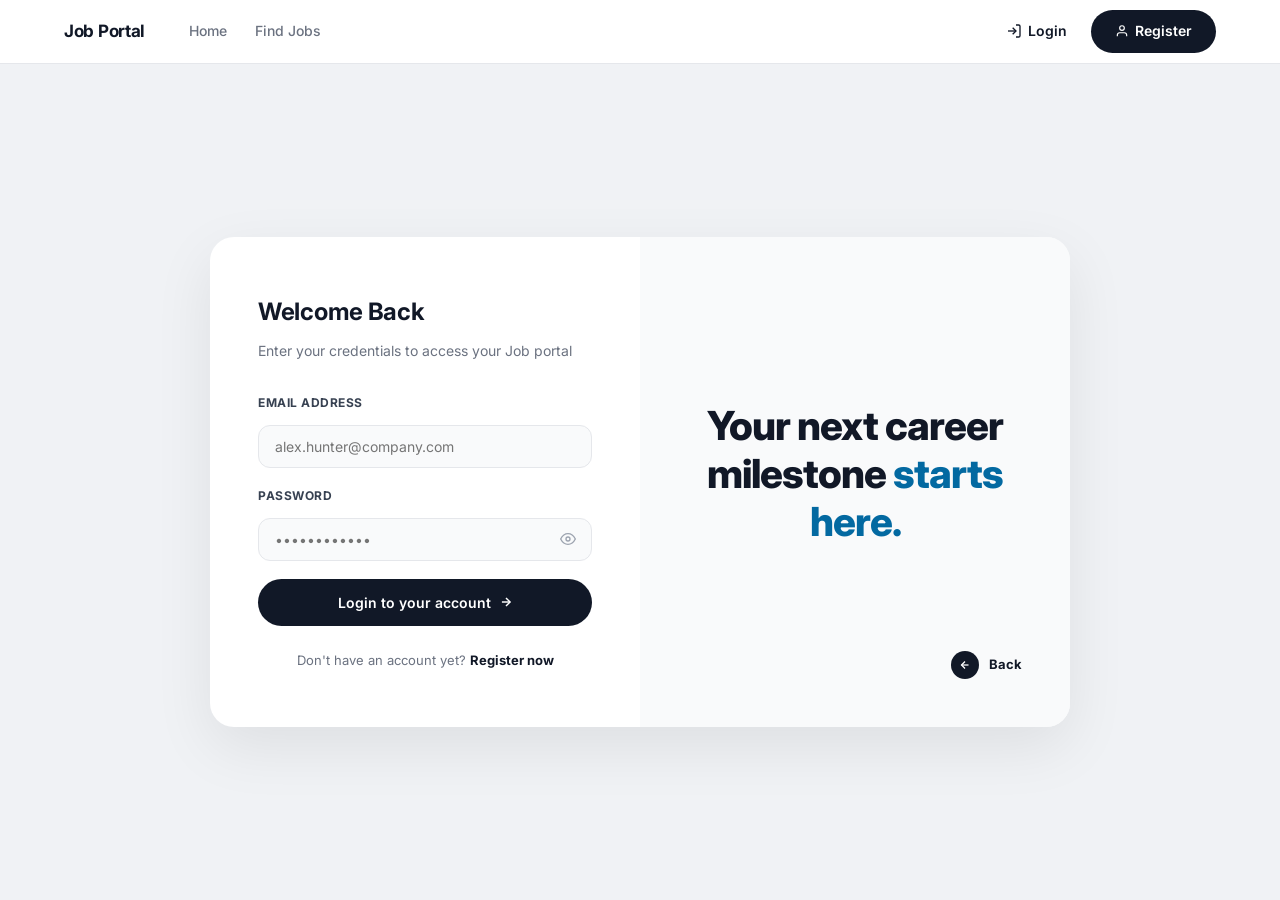
==== commit aab6935d: "refactor: unify pagination, fix UTC datetime serialization, and clean up navbar & dead code - Add se" ====
--- a/job-portal-frontend/admin/company-approvals.html
+++ b/job-portal-frontend/admin/company-approvals.html
@@ -60,7 +60,6 @@
     </div>
 
     <!-- Footer -->
-    <footer class="footer" id="footer"></footer>
 
     <script src="../js/config.js"></script>
     <script src="../js/shared.js"></script>
@@ -73,7 +72,6 @@
                 return;
             }
             renderNavbar('approvals');
-            renderFooter();
 
             const searchInput = document.getElementById('company-search-input');
             function debounce(fn, delay) {
--- a/job-portal-frontend/css/style.css
+++ b/job-portal-frontend/css/style.css
@@ -2,29 +2,47 @@
 
 /* DESIGN TOKENS */
 :root {
-    --color-primary: #111827;
-    --color-primary-dk: #1f2937;
-    --color-secondary: #374151;
-    --color-accent: #3B82F6;
-    --color-bg: #F0F2F5;
-    --color-white: #FFFFFF;
-    --color-text: #111827;
-    --color-muted: #6B7280;
-    --color-border: #E5E7EB;
-    --color-success: #16A34A;
-    --color-danger: #DC2626;
-    --color-warning: #D97706;
+    --color-primary:     #111827;
+    --color-primary-dk:  #1f2937;
+    --color-secondary:   #374151;
+    --color-bg:          #F0F2F5;
+    --color-surface:     #FFFFFF;
+    --color-text:        #111827;
+    --color-muted:       #6B7280;
+    --color-border:      #E5E7EB;
+
+    --color-accent:      #3B82F6;
+    --color-accent-dk:   #2563EB;
+
+    --color-success:     #16A34A;
+    --color-success-bg:  #DCFCE7;
+    --color-success-tx:  #166534;
+
+    --color-danger:      #DC2626;
+    --color-danger-bg:   #FEE2E2;
+    --color-danger-tx:   #991B1B;
+
+    --color-warning:     #D97706;
+    --color-warning-bg:  #FEF9C3;
+    --color-warning-tx:  #854D0E;
+
+    --color-info:        #3B82F6;
+    --color-info-bg:     #DBEAFE;
+    --color-info-tx:     #1E40AF;
+
+    --color-neutral-bg:  #F3F4F6;
+    --color-neutral-tx:  #6B7280;
+
+    /* legacy alias — keep so existing rules using --color-white still work */
+    --color-white: var(--color-surface);
 
     --font-base: 'Inter', system-ui, sans-serif;
-
     --radius-sm: 8px;
     --radius-md: 12px;
     --radius-lg: 20px;
-
     --shadow-sm: 0 1px 4px rgba(0, 0, 0, 0.06);
     --shadow-md: 0 4px 16px rgba(0, 0, 0, 0.06);
     --shadow-lg: 0 12px 32px rgba(0, 0, 0, 0.08);
-
     --nav-height: 64px;
     --sidebar-w: 240px;
     --content-max: 1200px;
@@ -228,79 +246,6 @@
     gap: 10px;
 }
 
-/* FOOTER */
-.footer {
-    background: var(--color-primary);
-    color: rgba(255, 255, 255, 0.75);
-    padding: 48px 0 0;
-    margin-top: 80px;
-}
-
-.footer-inner {
-    max-width: var(--content-max);
-    margin: 0 auto;
-    padding: 0 24px;
-    display: grid;
-    grid-template-columns: 1.6fr 1fr 1fr 1fr;
-    gap: 40px;
-}
-
-.footer-brand-name {
-    font-size: 17px;
-    font-weight: 700;
-    color: var(--color-white);
-    letter-spacing: -0.3px;
-    margin-bottom: 10px;
-    display: flex;
-    align-items: center;
-    gap: 8px;
-}
-
-.footer-tagline {
-    font-size: 13.5px;
-    line-height: 1.6;
-    max-width: 260px;
-}
-
-.footer-col h4 {
-    font-size: 13px;
-    font-weight: 600;
-    color: var(--color-white);
-    text-transform: uppercase;
-    letter-spacing: 0.6px;
-    margin-bottom: 14px;
-}
-
-.footer-col ul {
-    display: flex;
-    flex-direction: column;
-    gap: 9px;
-}
-
-.footer-col ul li a {
-    font-size: 13.5px;
-    color: rgba(255, 255, 255, 0.65);
-    transition: color var(--transition);
-}
-
-.footer-col ul li a:hover {
-    color: var(--color-white);
-}
-
-.footer-bottom {
-    margin-top: 40px;
-    border-top: 1px solid rgba(255, 255, 255, 0.12);
-    padding: 16px 24px;
-    max-width: var(--content-max);
-    margin-left: auto;
-    margin-right: auto;
-    display: flex;
-    align-items: center;
-    justify-content: space-between;
-    font-size: 12.5px;
-    color: rgba(255, 255, 255, 0.45);
-}
-
 /* BUTTONS */
 .btn {
     display: inline-flex;
@@ -554,65 +499,72 @@
 }
 
 .badge-applied {
-    background: #e8f0fe;
-    color: #1a56a4;
-}
-
-.badge-under_review {
-    background: #fffbeb;
-    color: #92601a;
+    background: var(--color-warning-bg);
+    color: var(--color-warning-tx);
+}
+
+.badge-under_review,
+.badge-under-review {
+    background: var(--color-info-bg);
+    color: var(--color-info-tx);
 }
 
 .badge-shortlisted {
-    background: #f0fdf4;
-    color: #1a6b3a;
+    background: var(--color-success-bg);
+    color: var(--color-success-tx);
 }
 
 .badge-rejected {
-    background: #fff5f5;
-    color: #8b1c1c;
+    background: var(--color-danger-bg);
+    color: var(--color-danger-tx);
 }
 
 .badge-pending {
-    background: #fef9c3;
-    color: #7a4a0a;
-}
-
-.badge-approved {
-    background: #f0fdf4;
-    color: #1a6b3a;
+    background: var(--color-warning-bg);
+    color: var(--color-warning-tx);
+}
+
+.badge-approved,
+.badge-active {
+    background: var(--color-success-bg);
+    color: var(--color-success-tx);
+}
+
+.badge-closed {
+    background: var(--color-neutral-bg);
+    color: var(--color-neutral-tx);
 }
 
 .badge-unknown {
-    background: #f3f4f6;
-    color: var(--color-muted);
+    background: var(--color-neutral-bg);
+    color: var(--color-neutral-tx);
 }
 
 .badge-fulltime,
 .badge-full-time {
-    background: #e8f0fe;
-    color: #1a56a4;
+    background: var(--color-info-bg);
+    color: var(--color-info-tx);
 }
 
 .badge-parttime,
 .badge-part-time {
-    background: #fef3c7;
-    color: #92601a;
+    background: var(--color-warning-bg);
+    color: var(--color-warning-tx);
 }
 
 .badge-remote {
-    background: #f0fdf4;
-    color: #1a6b3a;
+    background: var(--color-success-bg);
+    color: var(--color-success-tx);
 }
 
 .badge-contract {
-    background: #faf5ff;
-    color: #5a2d82;
+    background: var(--color-neutral-bg);
+    color: var(--color-neutral-tx);
 }
 
 .badge-internship {
-    background: #fff7ed;
-    color: #9a3412;
+    background: var(--color-warning-bg);
+    color: var(--color-warning-tx);
 }
 
 /* PAGE CONTAINER & LAYOUT */
@@ -1030,10 +982,6 @@
 
 /* RESPONSIVE BREAKPOINTS */
 @media (max-width: 1024px) {
-    .footer-inner {
-        grid-template-columns: 1fr 1fr;
-        gap: 32px;
-    }
 }
 
 @media (max-width: 768px) {
@@ -1048,11 +996,6 @@
     .navbar-hamburger {
         display: flex;
         margin-left: auto;
-    }
-
-    .footer-inner {
-        grid-template-columns: 1fr 1fr;
-        gap: 28px;
     }
 
     .footer-bottom {
@@ -1067,10 +1010,6 @@
 }
 
 @media (max-width: 480px) {
-    .footer-inner {
-        grid-template-columns: 1fr;
-    }
-
     .modal {
         padding: 20px;
     }
--- a/job-portal-frontend/css/dashboard.css
+++ b/job-portal-frontend/css/dashboard.css
@@ -229,48 +229,40 @@
 }
 
 .badge-applied {
-    background: #FEF9C3;
-    color: #854D0E;
-}
-
-.badge-under-review {
-    background: #DBEAFE;
-    color: #1E40AF;
+    background: var(--color-warning-bg);
+    color: var(--color-warning-tx);
+}
+
+.badge-under-review,
+.badge-under_review {
+    background: var(--color-info-bg);
+    color: var(--color-info-tx);
 }
 
 .badge-shortlisted {
-    background: #E0E7FF;
-    color: #3730A3;
+    background: var(--color-success-bg);
+    color: var(--color-success-tx);
 }
 
 .badge-rejected {
-    background: #FEE2E2;
-    color: #991B1B;
-}
-
-.badge-hired {
-    background: #DCFCE7;
-    color: #166534;
-}
-
-.badge-active {
-    background: #D1FAE5;
-    color: #065F46;
+    background: var(--color-danger-bg);
+    color: var(--color-danger-tx);
+}
+
+.badge-active,
+.badge-approved {
+    background: var(--color-success-bg);
+    color: var(--color-success-tx);
 }
 
 .badge-closed {
-    background: #F3F4F6;
-    color: #6B7280;
+    background: var(--color-neutral-bg);
+    color: var(--color-neutral-tx);
 }
 
 .badge-pending {
-    background: #FEF9C3;
-    color: #854D0E;
-}
-
-.badge-approved {
-    background: #DCFCE7;
-    color: #166534;
+    background: var(--color-warning-bg);
+    color: var(--color-warning-tx);
 }
 
 /* ---- Action Buttons ---- */
@@ -319,8 +311,8 @@
     display: inline-flex;
     align-items: center;
     gap: 8px;
-    background: #FEF9C3;
-    color: #854D0E;
+    background: var(--color-warning-bg);
+    color: var(--color-warning-tx);
     padding: 8px 16px;
     border-radius: 12px;
     font-size: 13px;
@@ -332,7 +324,7 @@
     width: 8px;
     height: 8px;
     border-radius: 50%;
-    background: #EAB308;
+    background: var(--color-warning);
     flex-shrink: 0;
 }
 
--- a/job-portal-frontend/css/admin.css
+++ b/job-portal-frontend/css/admin.css
@@ -289,14 +289,14 @@
     gap: 6px;
     font-size: 11px;
     font-weight: 700;
-    color: #D97706;
+    color: var(--color-warning-tx);
 }
 
 .admin-style-9c18fb {
     display: inline-block;
     width: 6px;
     height: 6px;
-    background: #D97706;
+    background: var(--color-warning);
     border-radius: 50%;
 }
 
@@ -384,8 +384,8 @@
     border-radius: 16px;
     font-size: 11px;
     font-weight: 700;
-    background: #DCFCE7;
-    color: #166534;
+    background: var(--color-success-bg);
+    color: var(--color-success-tx);
     letter-spacing: 0.5px;
 }
 
@@ -395,8 +395,8 @@
     border-radius: 16px;
     font-size: 11px;
     font-weight: 700;
-    background: #FEE2E2;
-    color: #991B1B;
+    background: var(--color-danger-bg);
+    color: var(--color-danger-tx);
     letter-spacing: 0.5px;
 }
 
@@ -415,16 +415,3 @@
     padding: 6px;
     color: #9CA3AF;
 }
-
-.admin-pagination-btn {
-    width: 32px;
-    height: 32px;
-
-    border-radius:50 .admin-pagination-btn {
-        width: 32px;
-        height: 32px;
-        border-radius: 50%;
-        cursor: pointer;
-        font-size: 13px;
-        font-family: inherit;
-    }
